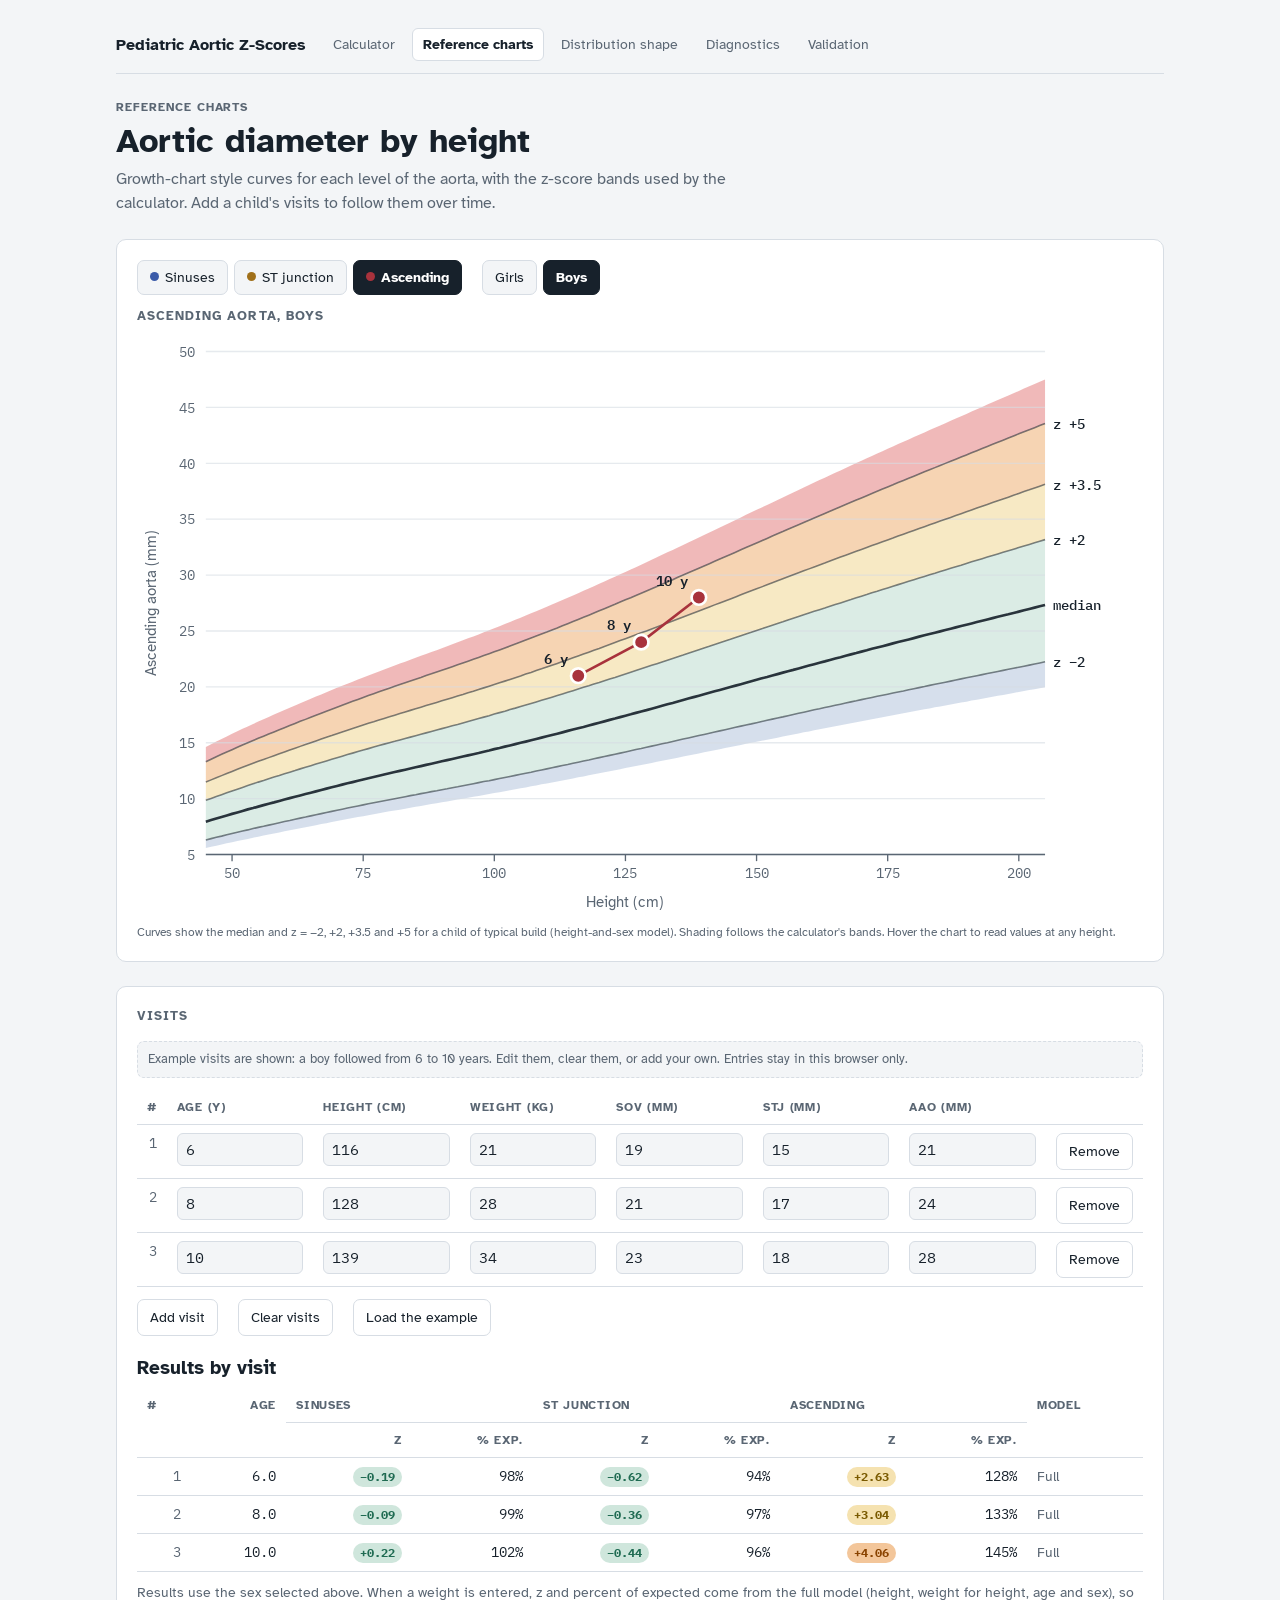
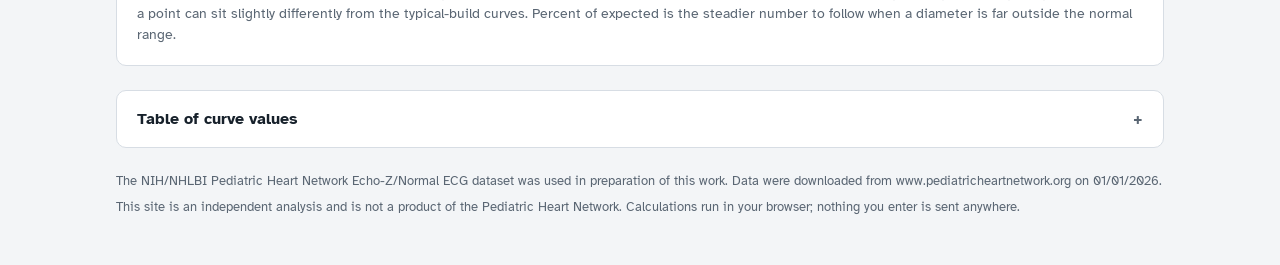
==== charts.html @ 46dfd91a "Add reference charts, shape explainer, diagnostics and validation pages Split the calculator into a " ====
<!doctype html>
<html lang="en">
<head>
<meta charset="utf-8">
<meta name="viewport" content="width=device-width, initial-scale=1, viewport-fit=cover">
<meta name="description" content="Reference charts of pediatric aortic diameters by height, with a visit tracker.">
<title>Aortic Reference Charts</title>
<link rel="preconnect" href="https://fonts.googleapis.com">
<link rel="preconnect" href="https://fonts.gstatic.com" crossorigin>
<link rel="stylesheet" href="https://fonts.googleapis.com/css2?family=Atkinson+Hyperlegible:ital,wght@0,400;0,700;1,400&family=IBM+Plex+Mono:wght@400;500;600&display=swap">
<link rel="stylesheet" href="css/site.css">
<style>body { margin: 0; }</style>
</head>
<body>
<div class="page">
  <nav class="sitenav" aria-label="Pages"><a class="brand" href="index.html">Pediatric Aortic Z-Scores</a><a class="tab" href="index.html">Calculator</a><a class="tab" href="charts.html" aria-current="page">Reference charts</a><a class="tab" href="shape.html">Distribution shape</a><a class="tab" href="diagnostics.html">Diagnostics</a><a class="tab" href="validation.html">Validation</a></nav>
  <header>
    <div class="eyebrow">Reference charts</div>
    <h1>Aortic diameter by height</h1>
    <p class="lede">Growth-chart style curves for each level of the aorta, with the z-score bands used by the calculator. Add a child's visits to follow them over time.</p>
  </header>

  <section class="panel">
    <div class="controls" style="margin-bottom:12px">
      <div class="tabs" id="level-tabs" role="group" aria-label="Level">
        <button type="button" data-k="SOV" aria-pressed="false"><span class="dot" style="background:var(--c-sov)"></span>Sinuses</button>
        <button type="button" data-k="STJ" aria-pressed="false"><span class="dot" style="background:var(--c-stj)"></span>ST junction</button>
        <button type="button" data-k="AAO" aria-pressed="true"><span class="dot" style="background:var(--c-aao)"></span>Ascending</button>
      </div>
      <div class="tabs" id="sex-tabs" role="group" aria-label="Sex">
        <button type="button" data-m="0" aria-pressed="false">Girls</button>
        <button type="button" data-m="1" aria-pressed="true">Boys</button>
      </div>
    </div>
    <h2 id="chart-title" style="margin:0 0 6px"></h2>
    <div class="chart"><svg id="chart" viewBox="0 0 760 440" role="img" aria-label="Reference curves of aortic diameter by height, with the child's visits"></svg></div>
    <p class="scale-cap" style="margin:8px 0 0">Curves show the median and z = −2, +2, +3.5 and +5 for a child of typical build (height-and-sex model). Shading follows the calculator's bands. Hover the chart to read values at any height.</p>
  </section>

  <section class="panel">
    <h2>Visits</h2>
    <div class="example-note" id="example-note" style="margin-bottom:12px">Example visits are shown: a boy followed from 6 to 10 years. Edit them, clear them, or add your own. Entries stay in this browser only.</div>
    <div class="table-wrap">
      <table>
        <thead><tr><th>#</th><th>Age (y)</th><th>Height (cm)</th><th>Weight (kg)</th><th>SOV (mm)</th><th>STJ (mm)</th><th>AAo (mm)</th><th></th></tr></thead>
        <tbody id="visit-in"></tbody>
      </table>
    </div>
    <div class="controls" style="margin-top:12px">
      <button type="button" class="btn" id="add-visit">Add visit</button>
      <button type="button" class="btn" id="clear-visits">Clear visits</button>
      <button type="button" class="btn" id="load-example">Load the example</button>
    </div>
    <h3 style="margin:18px 0 6px">Results by visit</h3>
    <div class="table-wrap">
      <table>
        <thead>
          <tr><th rowspan="2">#</th><th rowspan="2" class="num">Age</th><th colspan="2">Sinuses</th><th colspan="2">ST junction</th><th colspan="2">Ascending</th><th rowspan="2">Model</th></tr>
          <tr><th class="num">z</th><th class="num">% exp.</th><th class="num">z</th><th class="num">% exp.</th><th class="num">z</th><th class="num">% exp.</th></tr>
        </thead>
        <tbody id="visit-out"></tbody>
      </table>
    </div>
    <p class="sub" style="margin:10px 0 0">Results use the sex selected above. When a weight is entered, z and percent of expected come from the full model (height, weight for height, age and sex), so a point can sit slightly differently from the typical-build curves. Percent of expected is the steadier number to follow when a diameter is far outside the normal range.</p>
  </section>

  <details class="panel">
    <summary>Table of curve values</summary>
    <div class="details-body">
      <p class="sub" id="curve-cap"></p>
      <div class="table-wrap">
        <table>
          <thead><tr><th class="num">Height (cm)</th><th class="num">z −2</th><th class="num">Median</th><th class="num">z +2</th><th class="num">z +3.5</th><th class="num">z +5</th></tr></thead>
          <tbody id="curve-tab"></tbody>
        </table>
      </div>
    </div>
  </details>
  <div class="tip" id="tip" hidden></div>
  <footer>
    <p>The NIH/NHLBI Pediatric Heart Network Echo-Z/Normal ECG dataset was used in preparation of this work. Data were downloaded from www.pediatricheartnetwork.org on 01/01/2026.</p>
    <p>This site is an independent analysis and is not a product of the Pediatric Heart Network. Calculations run in your browser; nothing you enter is sent anywhere.</p>
  </footer>
</div>
<style>
.cell { width: 100%; min-width: 64px; font: 15px var(--font-num); color: var(--ink); background: var(--bg); border: 1px solid var(--line); border-radius: 6px; padding: 6px 8px; }
.cell:focus-visible { outline: 2px solid var(--focus); outline-offset: 1px; }
</style>
<script src="models/root_bccg.js"></script>
<script src="tests/root_bccg_testcases.js"></script>
<script src="js/aortic-model.js"></script>
<script src="js/charts.js"></script>
</body>
</html>
---- css/site.css ----
/* Layout: a clinical worksheet. Measurements on the left; one result row per level
   of the aorta (root to ascending) on the right, each with a caliper-style mm scale.
   Methods, weight for height, sources and notes fold away below. */
:root {
  --bg: #f3f5f7;
  --surface: #ffffff;
  --ink: #17212b;
  --muted: #5a6673;
  --line: #d7dde4;
  --accent: #a8323c;
  --accent-soft: #f6e3e5;
  --focus: #2f6db5;
  --c-sov: #3b5ba9;
  --c-stj: #a0701a;
  --c-aao: #a8323c;
  --band-small: #c9d5e6;
  --band-normal: #cfe6dc;
  --band-mild: #f5e2b0;
  --band-moderate: #f3c69a;
  --band-severe: #eba2a2;
  --chip-normal-ink: #1f6b52;
  --chip-mild-ink: #7a5a00;
  --chip-moderate-ink: #8a4300;
  --chip-severe-ink: #8e1f28;
  --chip-small-ink: #2c4f7c;
  --font-ui: "Atkinson Hyperlegible", "Segoe UI", system-ui, -apple-system, sans-serif;
  --font-num: "IBM Plex Mono", ui-monospace, "SFMono-Regular", Menlo, Consolas, monospace;
}
@media (prefers-color-scheme: dark) {
  :root:not([data-theme="light"]) {
    --bg: #0f1419; --surface: #171e26; --ink: #e5eaf0; --muted: #9aa5b1; --line: #2b3540;
    --accent: #ec6b73; --accent-soft: #3a1f23; --focus: #7fb0ec;
    --c-sov: #6f8fe0; --c-stj: #b88a2a; --c-aao: #e45f72;
    --band-small: #2b3b52; --band-normal: #1f4236; --band-mild: #4a3d14; --band-moderate: #57361a; --band-severe: #5c2427;
    --chip-normal-ink: #8fd6b8; --chip-mild-ink: #ead07a; --chip-moderate-ink: #f2b27a; --chip-severe-ink: #f3a0a6; --chip-small-ink: #a9c4ea;
    color-scheme: dark;
  }
}
:root[data-theme="dark"] {
  --bg: #0f1419; --surface: #171e26; --ink: #e5eaf0; --muted: #9aa5b1; --line: #2b3540;
  --accent: #ec6b73; --accent-soft: #3a1f23; --focus: #7fb0ec;
  --c-sov: #6f8fe0; --c-stj: #b88a2a; --c-aao: #e45f72;
  --band-small: #2b3b52; --band-normal: #1f4236; --band-mild: #4a3d14; --band-moderate: #57361a; --band-severe: #5c2427;
  --chip-normal-ink: #8fd6b8; --chip-mild-ink: #ead07a; --chip-moderate-ink: #f2b27a; --chip-severe-ink: #f3a0a6; --chip-small-ink: #a9c4ea;
  color-scheme: dark;
}

* { box-sizing: border-box; }
[hidden] { display: none !important; }
body { background: var(--bg); color: var(--ink); font-family: var(--font-ui); font-size: 16px; line-height: 1.5; }
.page {
  max-width: 1080px; margin: 0 auto;
  padding-block: 28px 48px;
  padding-left: max(16px, env(safe-area-inset-left, 0px));
  padding-right: max(16px, env(safe-area-inset-right, 0px));
  display: grid; gap: 24px;
}
header { display: grid; gap: 6px; }
.eyebrow { font-size: 12px; letter-spacing: .08em; text-transform: uppercase; color: var(--muted); font-weight: 700; }
h1 { margin: 0; font-size: clamp(26px, 4vw, 34px); line-height: 1.15; text-wrap: balance; }
.subtitle { margin: 0; font-size: 17px; font-style: italic; }
.lede { margin: 0; color: var(--muted); max-width: 66ch; }

.work { display: grid; grid-template-columns: minmax(0, 4fr) minmax(0, 7fr); gap: 20px; align-items: start; }
@media (max-width: 800px) { .work { grid-template-columns: 1fr; } }
.panel { background: var(--surface); border: 1px solid var(--line); border-radius: 10px; padding: 20px; min-width: 0; }
.panel h2 { margin: 0 0 14px; font-size: 13px; letter-spacing: .08em; text-transform: uppercase; color: var(--muted); }

form { display: grid; gap: 14px; }
.field { display: grid; gap: 5px; }
.field label, .field .label { font-weight: 700; font-size: 14px; }
.hint { font-size: 13px; color: var(--muted); }
.unit-input { display: grid; grid-template-columns: minmax(0, 1fr) auto; align-items: center; border: 1px solid var(--line); border-radius: 7px; background: var(--bg); }
.unit-input input { border: 0; background: transparent; color: var(--ink); font-family: var(--font-num); font-size: 18px; padding: 9px 10px; min-width: 0; width: 100%; }
.unit-input span { padding: 0 12px; color: var(--muted); font-family: var(--font-num); font-size: 14px; }
.unit-input:focus-within { outline: 2px solid var(--focus); outline-offset: 1px; }
input:focus { outline: none; }
input[type="date"] { font: 16px var(--font-num); color: var(--ink); background: var(--bg); border: 1px solid var(--line); border-radius: 7px; padding: 8px 10px; width: 100%; min-width: 0; }
input[type="date"]:focus-visible { outline: 2px solid var(--focus); outline-offset: 1px; }
.two { display: grid; grid-template-columns: 1fr 1fr; gap: 12px; }
.three { display: grid; grid-template-columns: repeat(3, minmax(0, 1fr)); gap: 10px; }
@media (max-width: 380px) { .two { grid-template-columns: 1fr; } }
@media (max-width: 420px) { .three { grid-template-columns: 1fr; } }
.dot { display: inline-block; width: 9px; height: 9px; border-radius: 50%; margin-right: 6px; vertical-align: 1px; }
.fieldset-head { display: grid; gap: 2px; }

.seg { display: inline-grid; grid-auto-flow: column; border: 1px solid var(--line); border-radius: 7px; overflow: hidden; width: max-content; max-width: 100%; }
.seg input { position: absolute; opacity: 0; pointer-events: none; }
.seg label { padding: 7px 14px; cursor: pointer; font-size: 14px; font-weight: 400; background: var(--bg); color: var(--ink); }
.seg input:checked + label { background: var(--ink); color: var(--surface); font-weight: 700; }
.seg input:focus-visible + label { outline: 2px solid var(--focus); outline-offset: -2px; }

.example-note { font-size: 13px; color: var(--muted); background: var(--bg); border: 1px dashed var(--line); border-radius: 7px; padding: 8px 10px; }
.example-note button { font: inherit; color: var(--focus); background: none; border: 0; padding: 0; cursor: pointer; text-decoration: underline; }

.results { display: grid; gap: 0; }
.rrow { display: grid; gap: 10px; padding: 16px 0; border-top: 1px solid var(--line); }
.rrow:first-of-type { border-top: 0; padding-top: 0; }
.rhead { display: flex; flex-wrap: wrap; align-items: baseline; justify-content: space-between; gap: 6px 14px; }
.rname { font-weight: 700; font-size: 15px; }
.rname small { font-weight: 400; color: var(--muted); font-family: var(--font-num); margin-left: 6px; }
.zgroup { display: flex; align-items: baseline; gap: 10px; flex-wrap: wrap; }
.zval { font-family: var(--font-num); font-weight: 600; font-size: clamp(28px, 5vw, 38px); line-height: 1; font-variant-numeric: tabular-nums; }
.zval small { font-size: .45em; font-weight: 500; color: var(--muted); margin-right: 4px; }
.rfacts { display: flex; flex-wrap: wrap; gap: 4px 20px; font-size: 14px; color: var(--muted); }
.rfacts b { color: var(--ink); font-family: var(--font-num); font-weight: 500; }
.rrow svg { width: 100%; height: auto; display: block; }
.rrow.empty .zval { color: var(--muted); }
.rnote { font-size: 13px; color: var(--ink); background: var(--bg); border: 1px dashed var(--line); border-radius: 7px; padding: 7px 10px; }

.chip { display: inline-block; padding: 3px 10px; border-radius: 999px; font-weight: 700; font-size: 13px; }
.chip.normal { background: var(--band-normal); color: var(--chip-normal-ink); }
.chip.mild { background: var(--band-mild); color: var(--chip-mild-ink); }
.chip.moderate { background: var(--band-moderate); color: var(--chip-moderate-ink); }
.chip.severe { background: var(--band-severe); color: var(--chip-severe-ink); }
.chip.small { background: var(--band-small); color: var(--chip-small-ink); }
.chip.none { background: var(--bg); color: var(--muted); font-weight: 400; }

.modelline { font-size: 13px; color: var(--muted); border-top: 1px solid var(--line); padding-top: 12px; }
.flags { display: grid; gap: 6px; margin: 10px 0 0; padding: 0; list-style: none; }
.flags li { background: var(--accent-soft); color: var(--ink); border-radius: 7px; padding: 8px 10px; font-size: 14px; }
.scale-cap { font-size: 12px; color: var(--muted); }

details.panel { padding: 0; }
details.panel > summary { cursor: pointer; padding: 16px 20px; font-weight: 700; list-style: none; display: flex; justify-content: space-between; gap: 12px; }
details.panel > summary::-webkit-details-marker { display: none; }
details.panel > summary::after { content: "+"; font-family: var(--font-num); color: var(--muted); }
details.panel[open] > summary::after { content: "−"; }
details.panel > summary:focus-visible { outline: 2px solid var(--focus); outline-offset: -2px; border-radius: 10px; }
.details-body { padding: 0 20px 20px; display: grid; gap: 14px; }
.details-body p { margin: 0; max-width: 74ch; }
.details-body h3 { margin: 6px 0 0; font-size: 15px; }
.sub { color: var(--muted); font-size: 14px; }

.table-wrap { overflow-x: auto; }
table { border-collapse: collapse; width: 100%; font-size: 14px; }
th, td { text-align: left; padding: 8px 10px; border-bottom: 1px solid var(--line); vertical-align: top; }
th { font-size: 12px; text-transform: uppercase; letter-spacing: .06em; color: var(--muted); font-weight: 700; }
td.num { font-family: var(--font-num); font-variant-numeric: tabular-nums; white-space: nowrap; text-align: right; }
th.num { text-align: right; }
tr.primary td { font-weight: 700; }
#cmp-body table { table-layout: fixed; }
#cmp-body th:nth-child(1) { width: 60%; }

.src { display: block; color: var(--muted); font-size: 12px; font-weight: 400; }

.facts { display: grid; grid-template-columns: max-content minmax(0, 1fr); gap: 6px 18px; margin: 0; }
.facts dt { color: var(--muted); font-size: 14px; }
.facts dd { margin: 0; font-family: var(--font-num); font-variant-numeric: tabular-nums; font-size: 15px; }
@media (max-width: 420px) { .facts { grid-template-columns: 1fr; } .facts dd { margin-bottom: 6px; } }
.wfh-grid { display: grid; grid-template-columns: minmax(0, 1fr) minmax(0, 1.3fr); gap: 20px; align-items: start; }
@media (max-width: 760px) { .wfh-grid { grid-template-columns: 1fr; } }
.wfh-chart svg { width: 100%; height: auto; display: block; }
.legend { display: flex; flex-wrap: wrap; gap: 4px 14px; font-size: 13px; color: var(--muted); }

.refs { margin: 0; padding-left: 1.4em; display: grid; gap: 10px; }
.refs li { max-width: 80ch; }
.refs a { color: var(--focus); word-break: break-word; }
.refs .why { display: block; color: var(--muted); font-size: 14px; }
.mono { font-family: var(--font-num); font-size: .92em; }
.ok { color: var(--chip-normal-ink); font-weight: 700; }
.bad { color: var(--chip-severe-ink); font-weight: 700; }
footer { color: var(--muted); font-size: 13px; display: grid; gap: 6px; }
footer p { margin: 0; }

/* ---- site navigation (shared across pages) ---- */
.sitenav { display: flex; flex-wrap: wrap; gap: 4px 6px; align-items: center; border-bottom: 1px solid var(--line); padding-bottom: 12px; }
.sitenav .brand { font-weight: 700; margin-right: 10px; color: var(--ink); text-decoration: none; }
.sitenav a.tab { color: var(--muted); text-decoration: none; padding: 5px 10px; border-radius: 6px; font-size: 14px; border: 1px solid transparent; }
.sitenav a.tab:hover { color: var(--ink); background: var(--surface); }
.sitenav a.tab[aria-current="page"] { color: var(--ink); background: var(--surface); border-color: var(--line); font-weight: 700; }
.sitenav a:focus-visible { outline: 2px solid var(--focus); outline-offset: 2px; }

/* ---- charts and controls (shared) ---- */
.chart svg { width: 100%; height: auto; display: block; }
.tip { position: fixed; pointer-events: none; background: var(--surface); color: var(--ink); border: 1px solid var(--line); border-radius: 7px; padding: 7px 9px; font-size: 13px; box-shadow: 0 4px 14px rgba(0,0,0,.12); z-index: 20; max-width: 260px; }
.tip b { font-family: var(--font-num); font-weight: 600; }
.tabs { display: inline-flex; flex-wrap: wrap; gap: 6px; }
.tabs button { font: inherit; font-size: 14px; padding: 6px 12px; border-radius: 7px; border: 1px solid var(--line); background: var(--bg); color: var(--ink); cursor: pointer; }
.tabs button[aria-pressed="true"] { background: var(--ink); color: var(--surface); font-weight: 700; border-color: var(--ink); }
.tabs button:focus-visible { outline: 2px solid var(--focus); outline-offset: 2px; }
.controls { display: flex; flex-wrap: wrap; gap: 12px 20px; align-items: end; }
.prose { max-width: 72ch; }
.prose p { margin: 0 0 10px; }
.btn { font: inherit; font-size: 14px; padding: 7px 12px; border-radius: 7px; border: 1px solid var(--line); background: var(--surface); color: var(--ink); cursor: pointer; }
.btn:hover { background: var(--bg); }
.btn:focus-visible { outline: 2px solid var(--focus); outline-offset: 2px; }
.pill { display: inline-block; padding: 2px 8px; border-radius: 999px; font-size: 12px; font-weight: 700; }
.pill.ok { background: var(--band-normal); color: var(--chip-normal-ink); }
.pill.bad { background: var(--band-severe); color: var(--chip-severe-ink); }
.stat-row { display: grid; grid-template-columns: repeat(auto-fit, minmax(160px, 1fr)); gap: 12px; }
.stat { background: var(--surface); border: 1px solid var(--line); border-radius: 10px; padding: 12px 14px; }
.stat .k { font-size: 12px; color: var(--muted); text-transform: uppercase; letter-spacing: .06em; font-weight: 700; }
.stat .v { font-family: var(--font-num); font-size: 22px; font-weight: 600; font-variant-numeric: tabular-nums; }
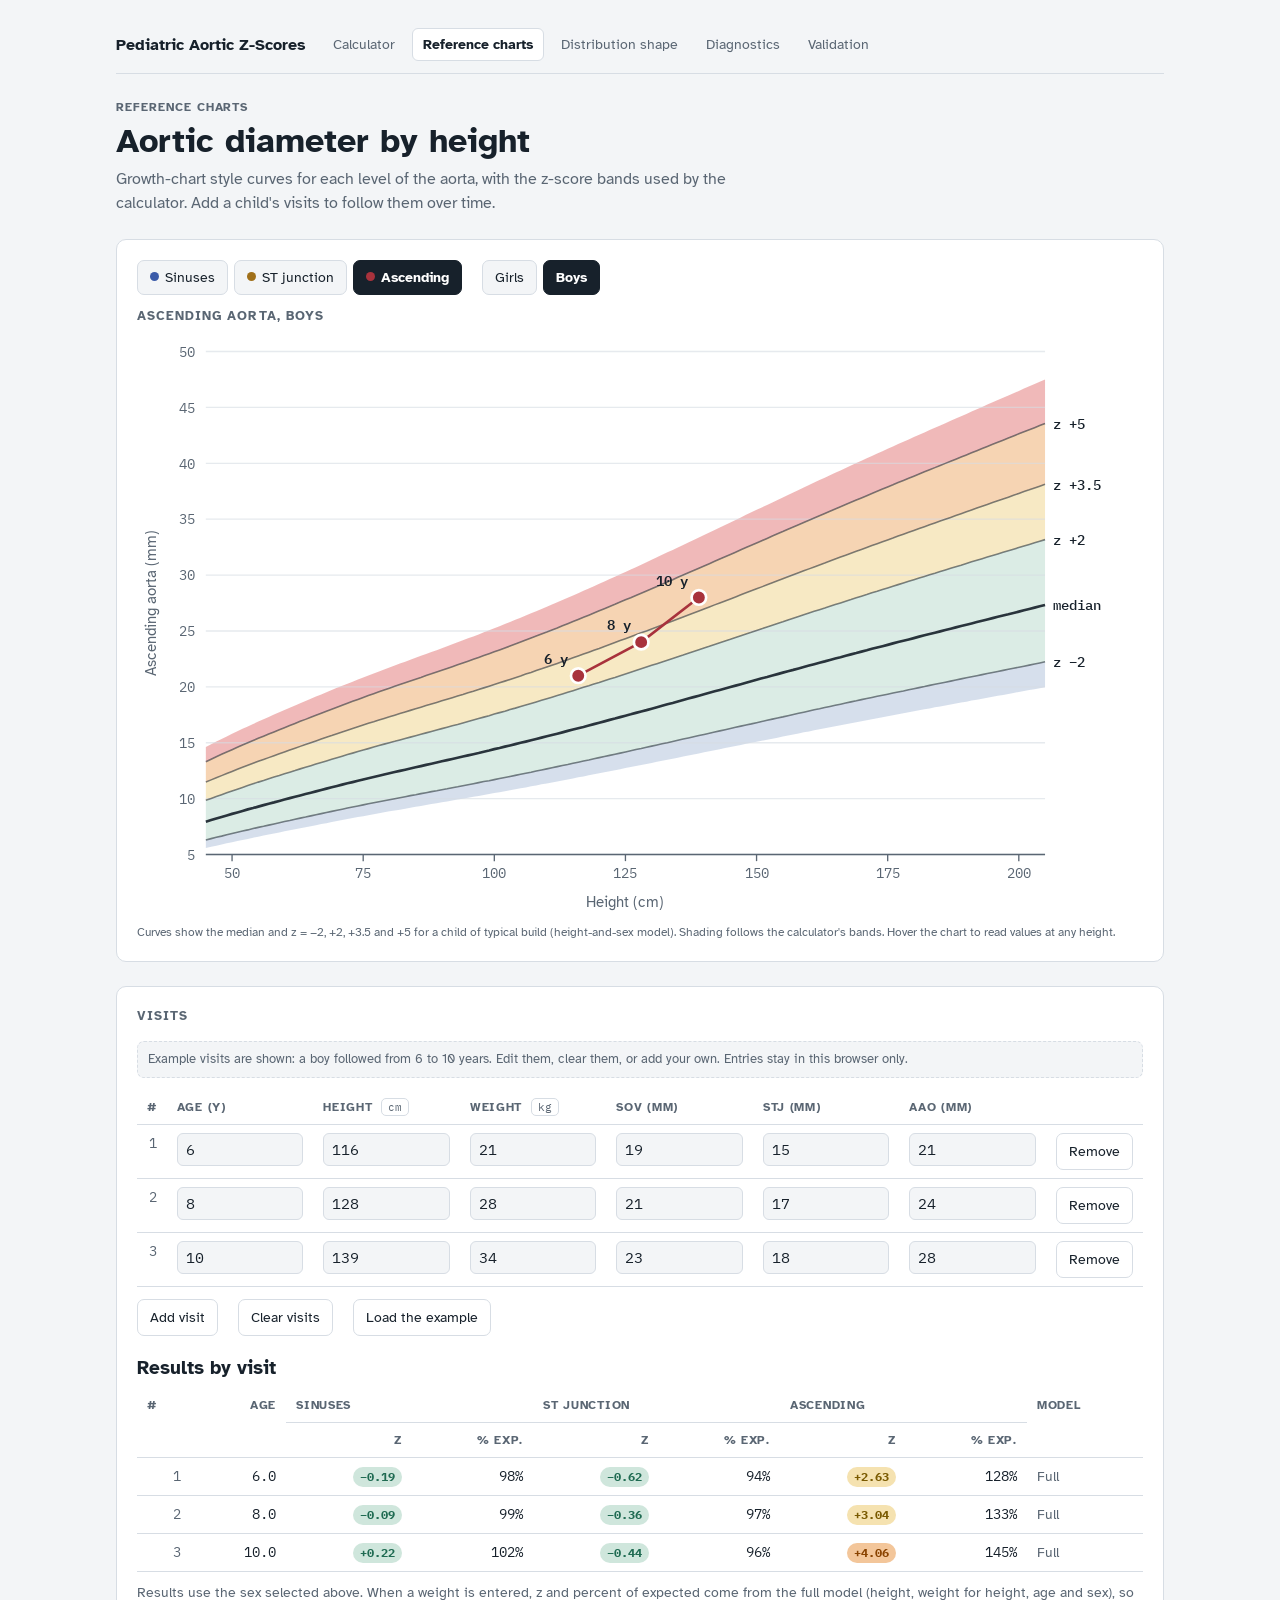
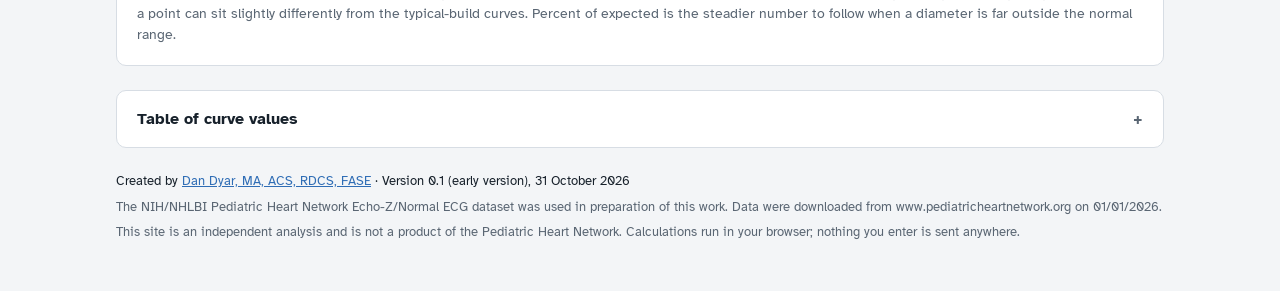
==== commit 879f22ed: "Add cm/in and kg/lb toggles and an age-for-height check - Unit button inside the height and weight f" ====
--- a/charts.html
+++ b/charts.html
@@ -42,7 +42,7 @@
     <div class="example-note" id="example-note" style="margin-bottom:12px">Example visits are shown: a boy followed from 6 to 10 years. Edit them, clear them, or add your own. Entries stay in this browser only.</div>
     <div class="table-wrap">
       <table>
-        <thead><tr><th>#</th><th>Age (y)</th><th>Height (cm)</th><th>Weight (kg)</th><th>SOV (mm)</th><th>STJ (mm)</th><th>AAo (mm)</th><th></th></tr></thead>
+        <thead><tr><th>#</th><th>Age (y)</th><th>Height <button type="button" class="unit-btn" id="vh-unit">cm</button></th><th>Weight <button type="button" class="unit-btn" id="vw-unit">kg</button></th><th>SOV (mm)</th><th>STJ (mm)</th><th>AAo (mm)</th><th></th></tr></thead>
         <tbody id="visit-in"></tbody>
       </table>
     </div>
@@ -88,6 +88,7 @@
 </style>
 <script src="models/root_bccg.js"></script>
 <script src="tests/root_bccg_testcases.js"></script>
+<script src="models/age_height.js"></script>
 <script src="js/aortic-model.js"></script>
 <script src="js/charts.js"></script>
 </body>
--- a/css/site.css
+++ b/css/site.css
@@ -192,3 +192,13 @@
 .stat { background: var(--surface); border: 1px solid var(--line); border-radius: 10px; padding: 12px 14px; }
 .stat .k { font-size: 12px; color: var(--muted); text-transform: uppercase; letter-spacing: .06em; font-weight: 700; }
 .stat .v { font-family: var(--font-num); font-size: 22px; font-weight: 600; font-variant-numeric: tabular-nums; }
+
+.site-credit { color: var(--ink); }
+.site-credit a { color: var(--focus); }
+
+/* ---- unit toggle (cm/in, kg/lb) ---- */
+.unit-btn { font: 13px var(--font-num); color: var(--muted); background: transparent; border: 1px solid var(--line); border-radius: 5px; padding: 2px 8px; margin-right: 8px; cursor: pointer; }
+.unit-btn:hover { color: var(--ink); border-color: var(--muted); }
+.unit-btn:focus-visible { outline: 2px solid var(--focus); outline-offset: 1px; }
+th .unit-btn { margin: 0 0 0 4px; font-size: 11px; padding: 1px 6px; text-transform: none; letter-spacing: 0; }
+.unit-alt { min-height: 1em; }
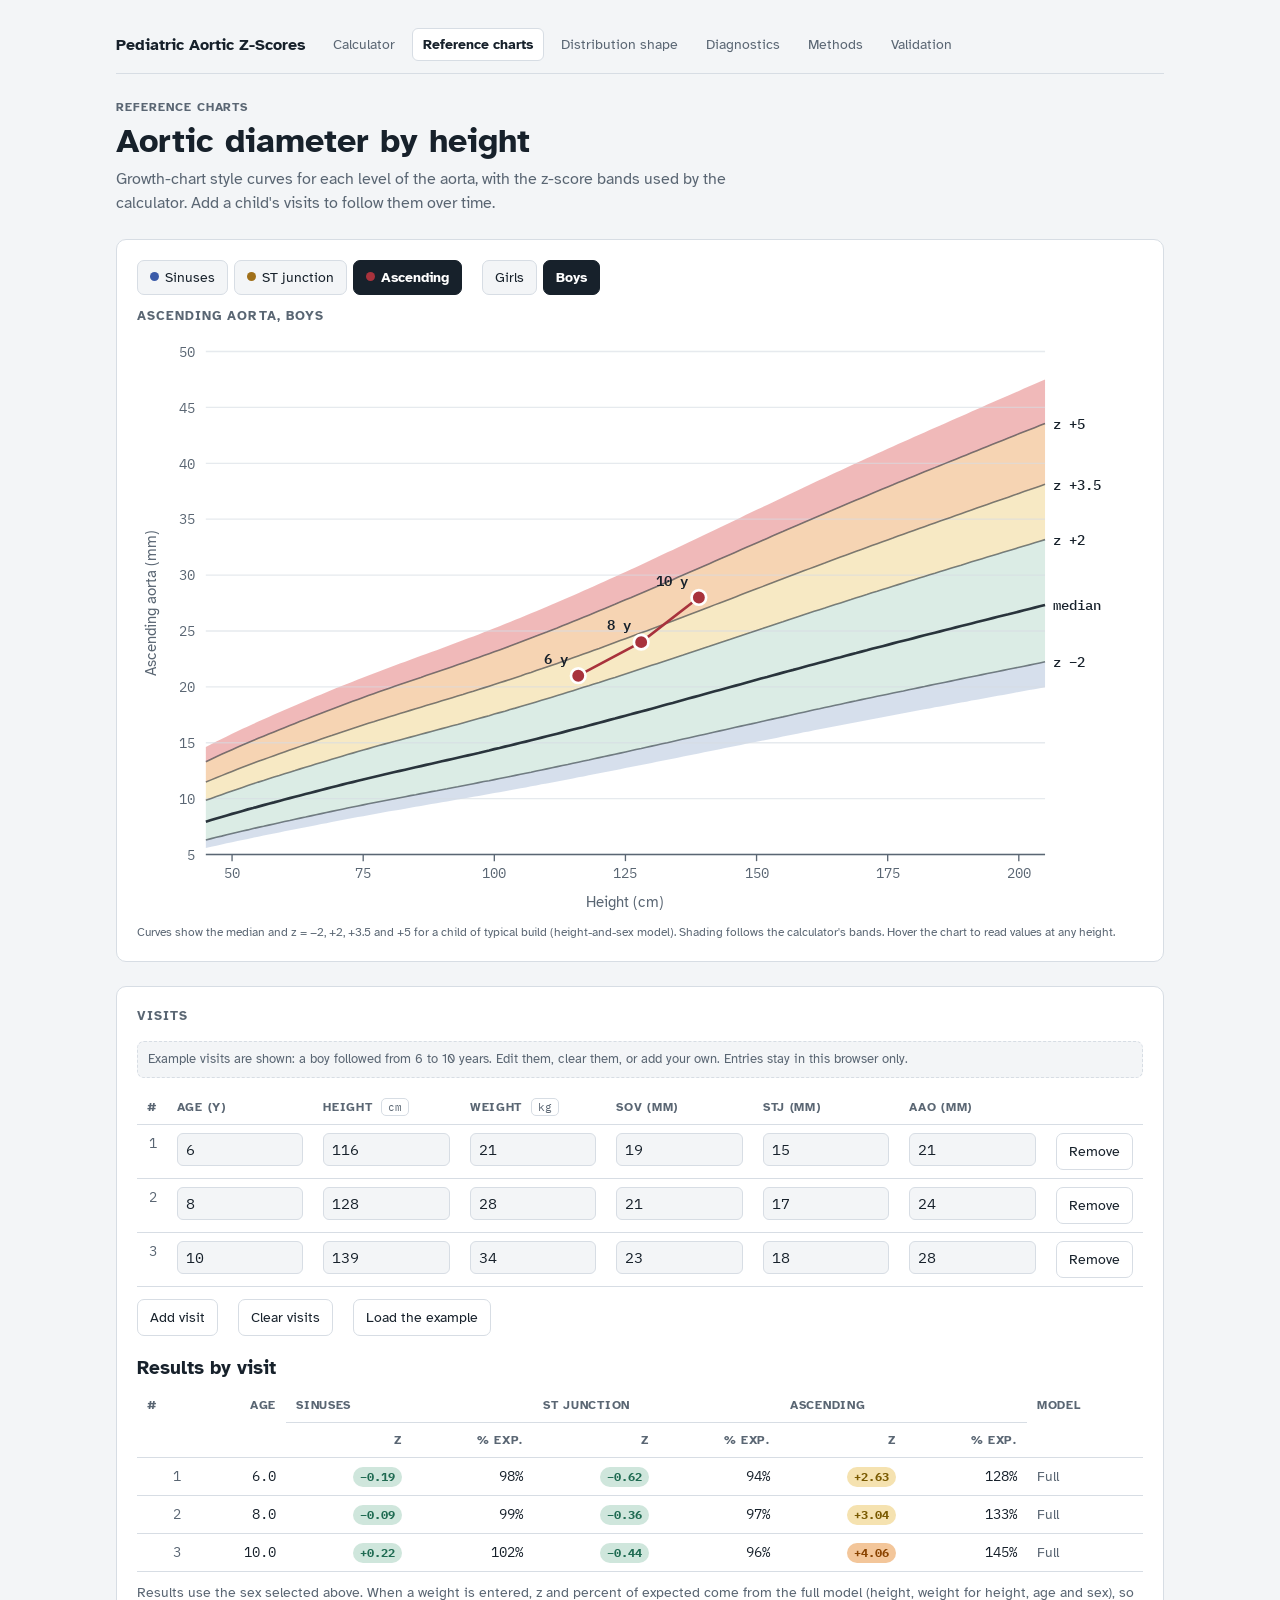
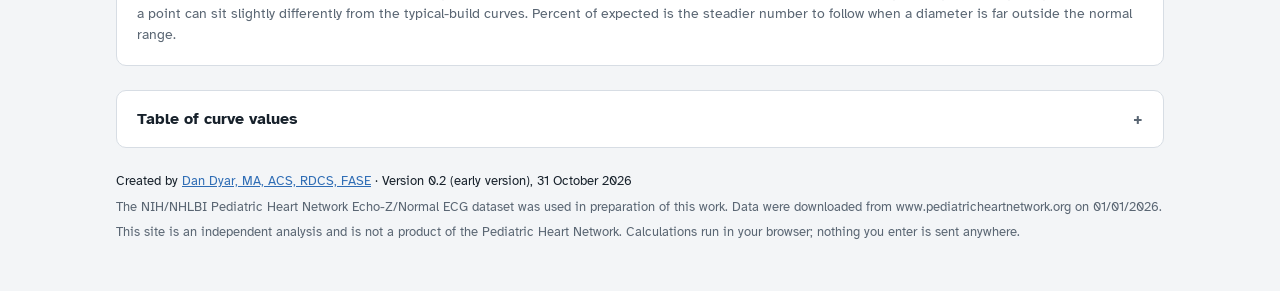
==== commit 207868b4: "Add the Methods page: all normalization methods on the same PHN children Scorecard with off-target s" ====
--- a/charts.html
+++ b/charts.html
@@ -13,7 +13,7 @@
 </head>
 <body>
 <div class="page">
-  <nav class="sitenav" aria-label="Pages"><a class="brand" href="index.html">Pediatric Aortic Z-Scores</a><a class="tab" href="index.html">Calculator</a><a class="tab" href="charts.html" aria-current="page">Reference charts</a><a class="tab" href="shape.html">Distribution shape</a><a class="tab" href="diagnostics.html">Diagnostics</a><a class="tab" href="validation.html">Validation</a></nav>
+  <nav class="sitenav" aria-label="Pages"><a class="brand" href="index.html">Pediatric Aortic Z-Scores</a><a class="tab" href="index.html">Calculator</a><a class="tab" href="charts.html" aria-current="page">Reference charts</a><a class="tab" href="shape.html">Distribution shape</a><a class="tab" href="diagnostics.html">Diagnostics</a><a class="tab" href="methods.html">Methods</a><a class="tab" href="validation.html">Validation</a></nav>
   <header>
     <div class="eyebrow">Reference charts</div>
     <h1>Aortic diameter by height</h1>
